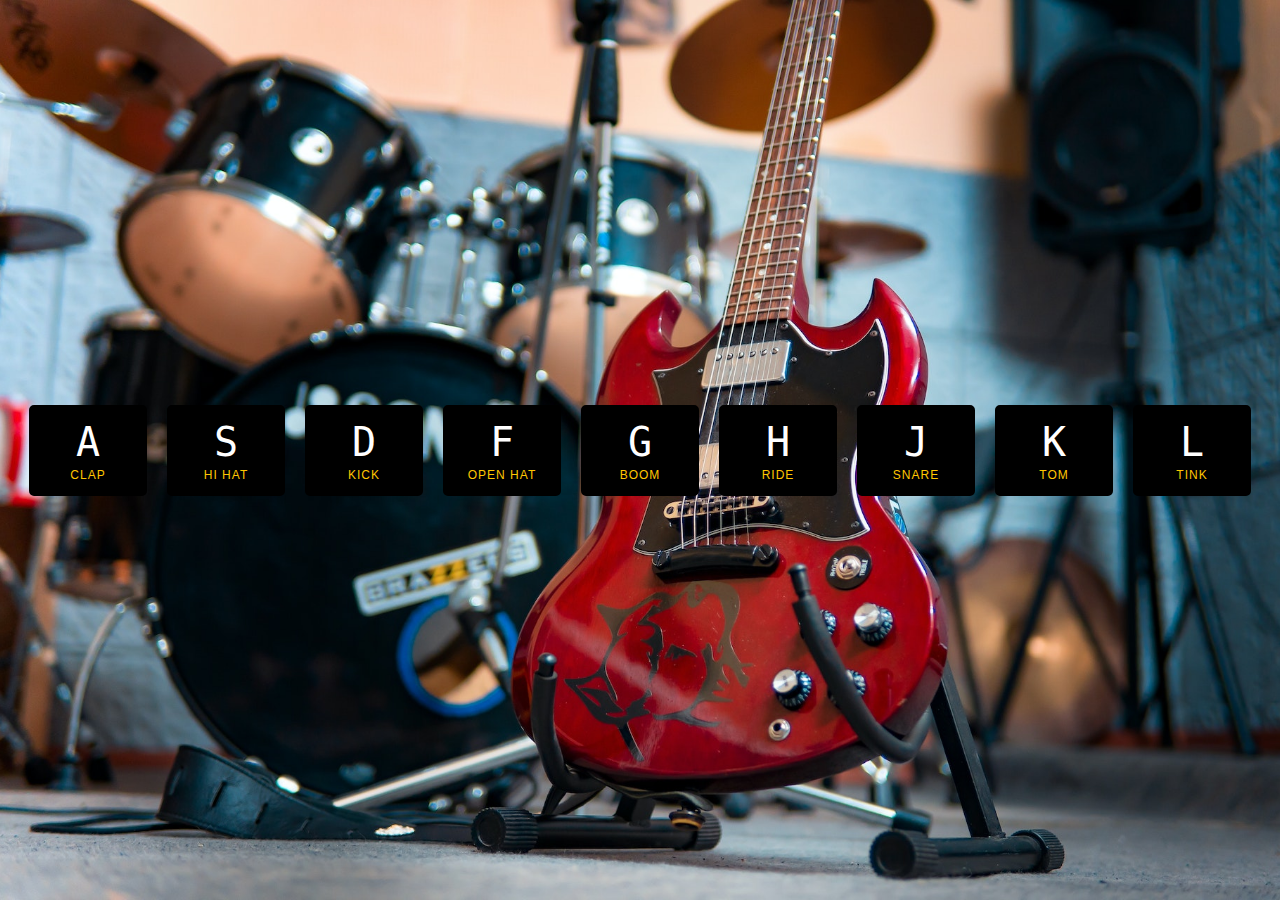
==== index.html @ 7a8f7ad1 "oneB" ====
<!DOCTYPE html>
<html lang="en">
<head>
    <meta charset="UTF-8">
    <meta http-equiv="X-UA-Compatible" content="IE=edge">
    <meta name="viewport" content="width=device-width, initial-scale=1.0">
    <title>JS30 Challenge 1</title>
    <link rel="stylesheet" href="styleIndex.css">
</head>
<body>
    <div class="keys">
    <div data-key="65" class="key">
        <kbd>A</kbd>
        <span class="sound">CLAP</span>
    </div>
    <div data-key="83" class="key">
        <kbd>S</kbd>
        <span class="sound">HI HAT</span>
    </div>
    <div data-key="68" class="key">
        <kbd>D</kbd>
        <span class="sound">KICK</span>
    </div>
    <div data-key="70" class="key">
        <kbd>F</kbd>
        <span class="sound">OPEN HAT</span>
    </div>
    <div data-key="71" class="key">
        <kbd>G</kbd>
        <span class="sound">BOOM</span>
    </div>
    <div data-key="72" class="key">
        <kbd>H</kbd>
        <span class="sound">RIDE</span>
    </div>
    <div data-key="74" class="key">
        <kbd>J</kbd>
        <span class="sound">SNARE</span>
    </div>
    <div data-key="75" class="key">
        <kbd>K</kbd>
        <span class="sound">TOM</span>
    </div>
    <div data-key="76" class="key">
        <kbd>L</kbd>
        <span class="sound">TINK</span>
        
    </div>
</div>

    <audio data-key="65" src="/sounds/clap.wav"></audio>
    <audio data-key="83" src="/sounds/hihat.wav"></audio>
    <audio data-key="68" src="/sounds/kick.wav"></audio>
    <audio data-key="70" src="/sounds/openhat.wav"></audio>
    <audio data-key="71" src="/sounds/boom.wav"></audio>
    <audio data-key="72" src="/sounds/ride.wav"></audio>
    <audio data-key="74" src="/sounds/snare.wav"></audio>
    <audio data-key="75" src="/sounds/tom.wav"></audio>
    <audio data-key="76" src="/sounds/tink.wav"></audio>

   
    <script src="/app/app.js"></script>
</body>

</html>
---- styleIndex.css ----
html{
    font-size: 10px;
    background: url("./pexels-dmitry-demidov-3774606.jpg") bottom center;
    background-size: cover;
}
body, html{
    padding: 0;
    margin: 0;
    font-family: sans-serif;

}

.keys{
    display: flex;
    flex: 1;
    min-height: 100vh;
    align-items: center;
    justify-content: center;
}
.key{
    border: 0.4rem solid black;
    border-radius: 0.5rem;
    margin: 1rem;
    font-size: 1.5rem;
    padding: 1rem 0.5rem;
    width: 10rem;
    transition: all 0.07s ease;
    text-align: center;
    color: white;
    text-shadow: 0 0 0.5rem black;
    background-color: black;
}
.playing{
    transform: scale(1.1);
    border-color: yellow;
    box-shadow: 0 0 1rem yellow;
}

kbd{
    display: block;
    font-size: 4rem;
}
.sound {
    font-size: 1.2rem;
    text-transform: uppercase;
    letter-spacing: .1rem;
    color: #ffc600;
  }

img{
    width: 100px;
    height: 100px;
}
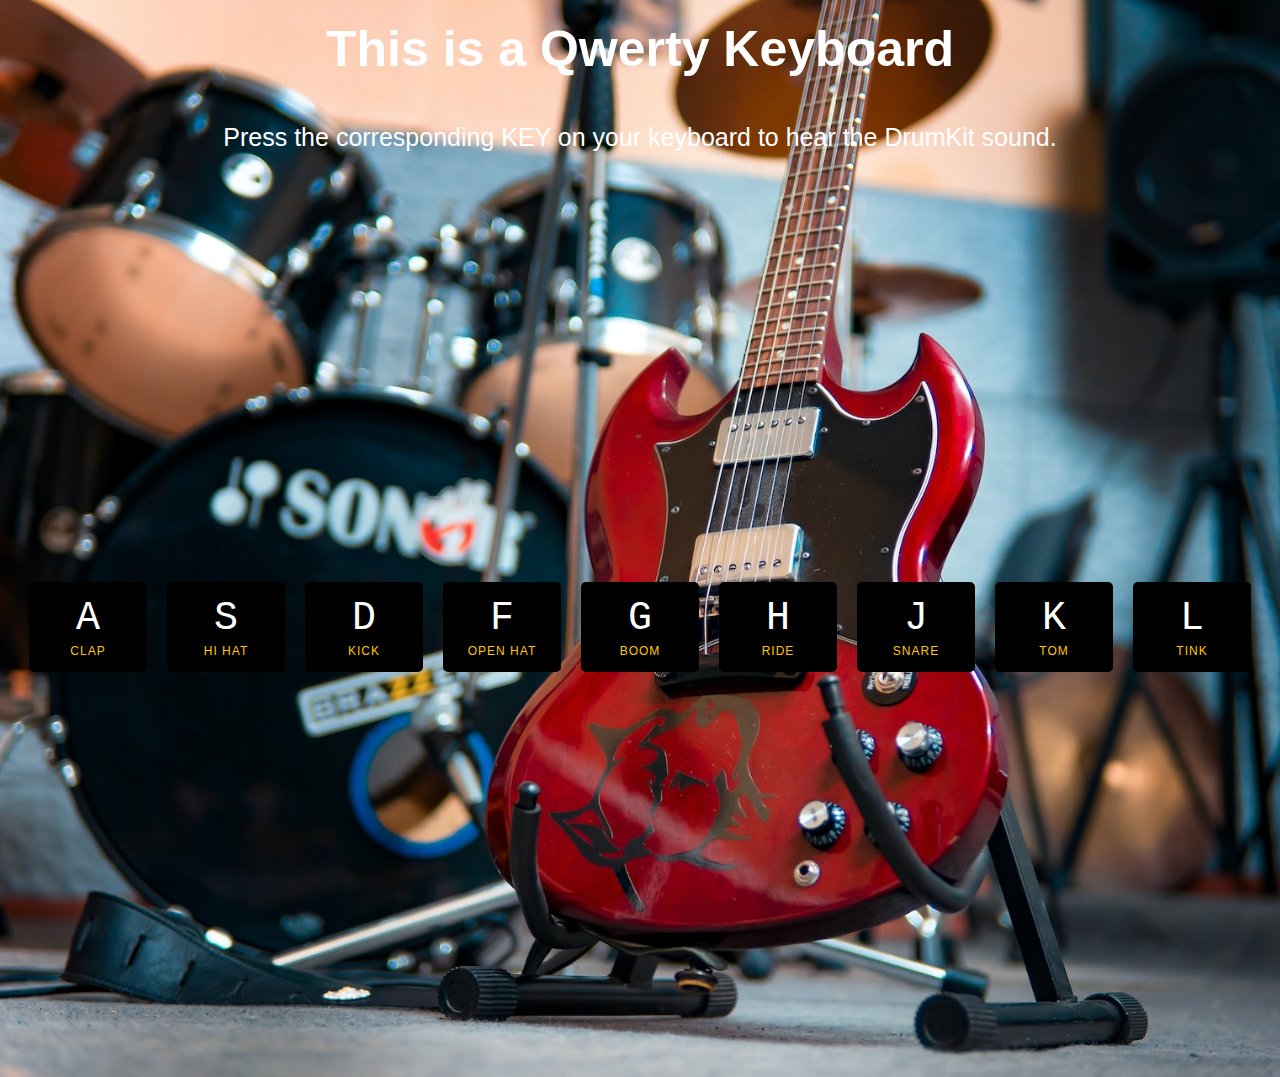
==== commit fd7c766a: "two" ====
--- a/index.html
+++ b/index.html
@@ -8,6 +8,8 @@
     <link rel="stylesheet" href="styleIndex.css">
 </head>
 <body>
+    <H3>This is a Qwerty Keyboard</H3>
+    <p>Press the corresponding KEY on your keyboard to hear the DrumKit sound.</p>
     <div class="keys">
     <div data-key="65" class="key">
         <kbd>A</kbd>
--- a/styleIndex.css
+++ b/styleIndex.css
@@ -13,6 +13,7 @@
 .keys{
     display: flex;
     flex: 1;
+    flex-flow: wrap;
     min-height: 100vh;
     align-items: center;
     justify-content: center;
@@ -29,6 +30,7 @@
     color: white;
     text-shadow: 0 0 0.5rem black;
     background-color: black;
+    /* flex-wrap: wrap; newly added */
 }
 .playing{
     transform: scale(1.1);
@@ -50,4 +52,20 @@
 img{
     width: 100px;
     height: 100px;
+}
+h3{
+    font-size: 50px;
+    text-align: center;
+    padding: 20px;
+    margin: 0px;
+    color: white;
+    /* flex-wrap: wrap; */
+
+}
+p{
+    font-size: 25px;
+    color: white;
+    text-align: center;
+    flex-wrap: wrap;
+
 }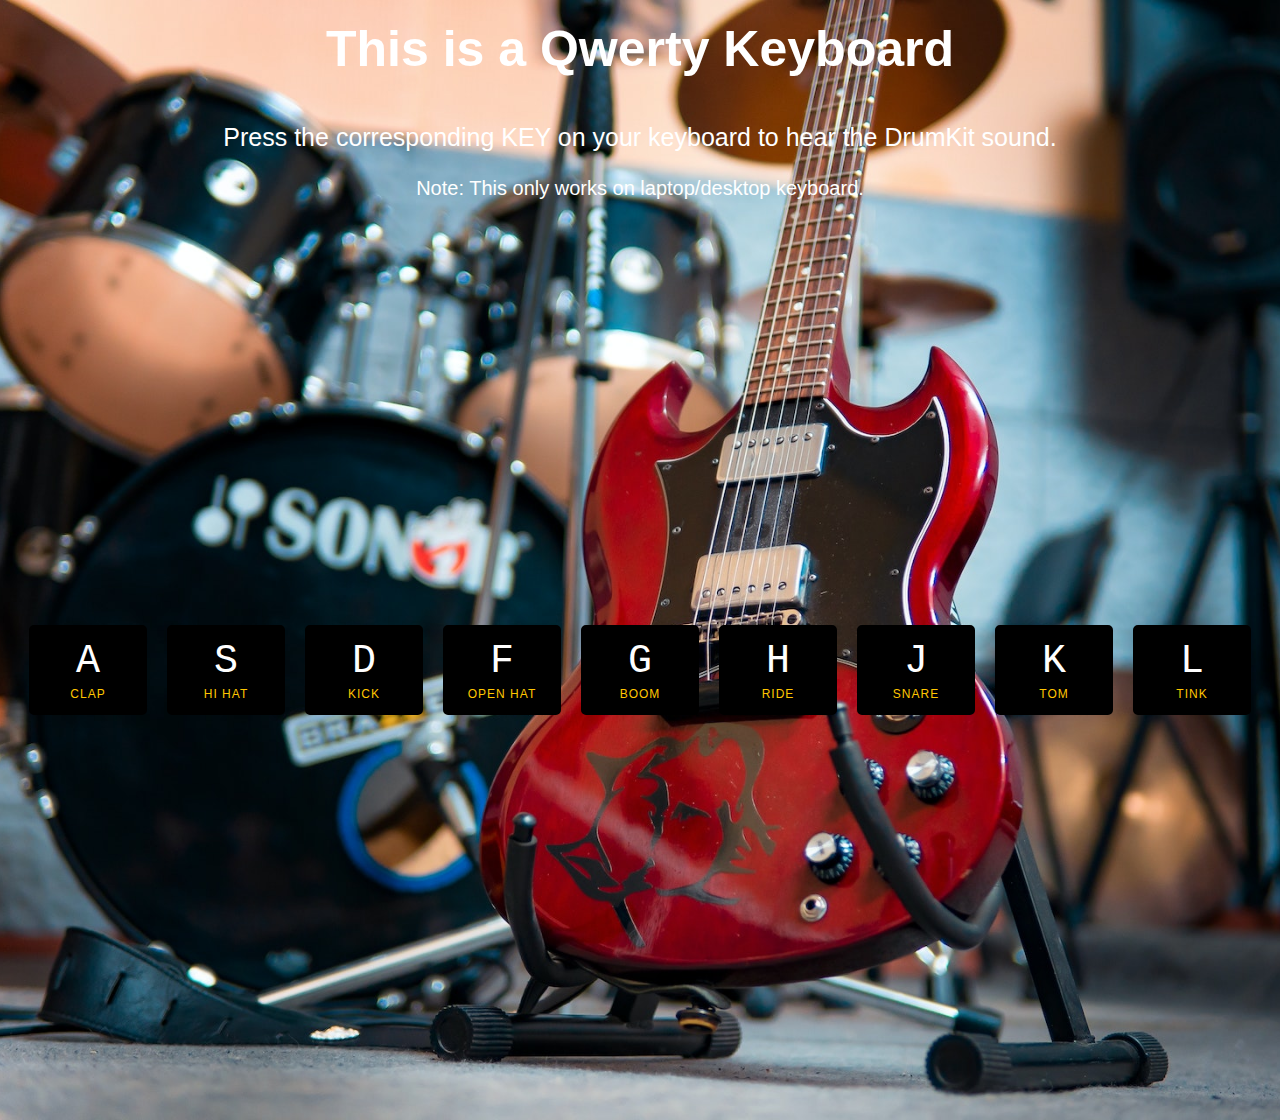
==== commit 61caa8bc: "three" ====
--- a/index.html
+++ b/index.html
@@ -9,14 +9,15 @@
 </head>
 <body>
     <H3>This is a Qwerty Keyboard</H3>
-    <p>Press the corresponding KEY on your keyboard to hear the DrumKit sound.</p>
-    <div class="keys">
+    <p class="pOne">Press the corresponding KEY on your keyboard to hear the DrumKit sound.</p>
+    <p class="pTwo">Note: This only works on laptop/desktop keyboard.</p>
+    <div class="keys" >
     <div data-key="65" class="key">
         <kbd>A</kbd>
         <span class="sound">CLAP</span>
     </div>
-    <div data-key="83" class="key">
-        <kbd>S</kbd>
+    <div data-key="83" class="key" >
+        <kbd inputmode="text">S</kbd>
         <span class="sound">HI HAT</span>
     </div>
     <div data-key="68" class="key">
--- a/styleIndex.css
+++ b/styleIndex.css
@@ -62,10 +62,17 @@
     /* flex-wrap: wrap; */
 
 }
-p{
+.pOne{
     font-size: 25px;
     color: white;
     text-align: center;
     flex-wrap: wrap;
 
+}
+
+.pTwo{
+    font-size: 20px;
+    color: white;
+    text-align: center;
+    flex-flow: wrap;
 }